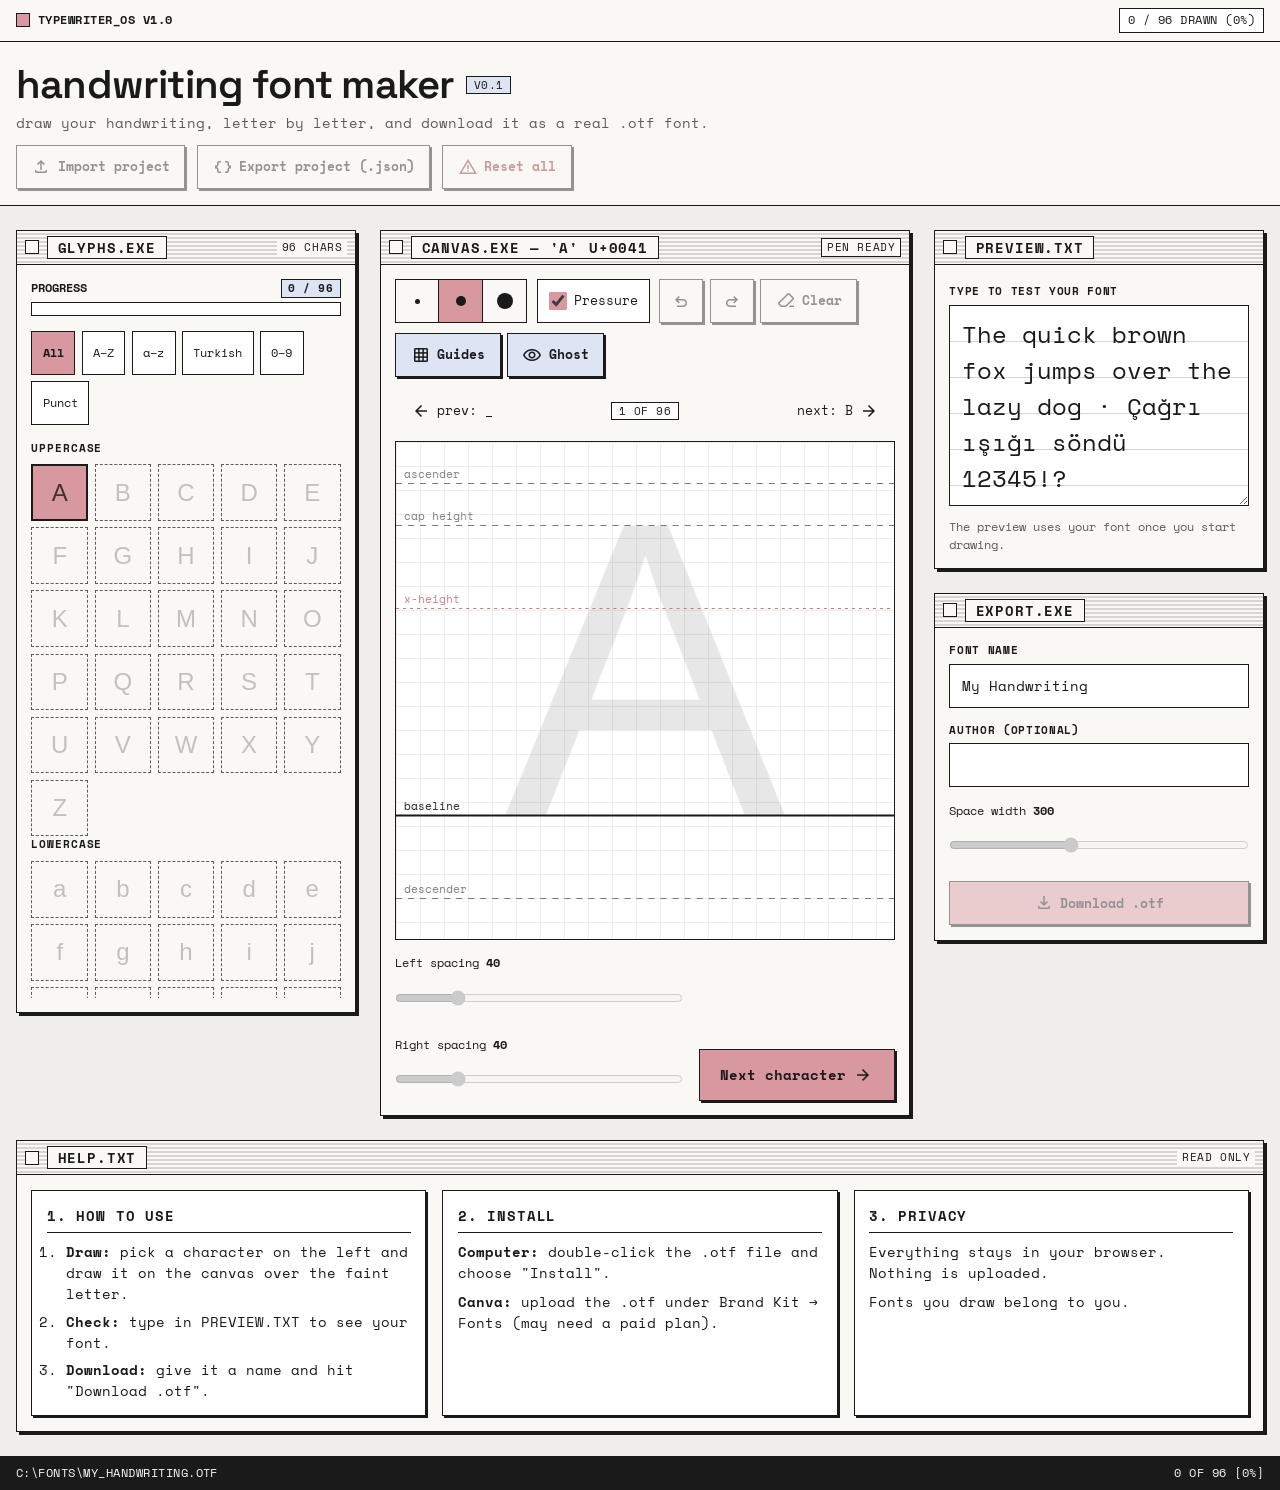
==== index.html @ cdb2201b "Page layout and glyph grid Retro OS layout based on the Stitch design, plain CSS. Glyph grid with 96" ====
<!doctype html>
<html lang="en">
<head>
  <meta charset="utf-8">
  <meta name="viewport" content="width=device-width, initial-scale=1">
  <title>Handwriting Font Maker</title>
  <meta name="description" content="Draw your handwriting letter by letter and download it as a real .otf font. Runs fully in your browser.">
  <link rel="preconnect" href="https://fonts.googleapis.com">
  <link rel="preconnect" href="https://fonts.gstatic.com" crossorigin>
  <link href="https://fonts.googleapis.com/css2?family=Space+Grotesk:wght@600&family=Space+Mono:wght@400;700&display=swap" rel="stylesheet">
  <link href="https://fonts.googleapis.com/css2?family=Material+Symbols+Outlined:opsz,wght,FILL,GRAD@20..24,400,0,0&display=swap" rel="stylesheet">
  <link rel="stylesheet" href="styles/main.css">
</head>
<body>

  <!-- ===== Top system bar ===== -->
  <header class="system-bar">
    <span class="system-logo"><span class="logo-box" aria-hidden="true"></span>TYPEWRITER_OS v1.0</span>
    <span class="system-progress" id="top-progress">0 / 0 drawn</span>
  </header>

  <!-- ===== Title + project actions ===== -->
  <div class="page-head">
    <div class="title-row">
      <h1>handwriting font maker</h1>
      <span class="badge badge-blue">v0.1</span>
    </div>
    <p class="tagline">draw your handwriting, letter by letter, and download it as a real .otf font.</p>
    <div class="button-row">
      <button type="button" class="btn" id="btn-import" disabled>
        <span class="icon" aria-hidden="true">upload</span>Import project
      </button>
      <button type="button" class="btn" id="btn-export-json" disabled>
        <span class="icon" aria-hidden="true">data_object</span>Export project (.json)
      </button>
      <button type="button" class="btn btn-danger" id="btn-reset" disabled>
        <span class="icon" aria-hidden="true">warning</span>Reset all
      </button>
    </div>
  </div>

  <main class="desk">

    <!-- ===== GLYPHS.EXE: the character grid ===== -->
    <section class="window area-glyphs" aria-labelledby="glyphs-title">
      <div class="titlebar">
        <span class="wctl" aria-hidden="true"></span>
        <h2 class="wtitle" id="glyphs-title">GLYPHS.EXE</h2>
        <span class="wmeta" id="glyph-total"></span>
      </div>
      <div class="wbody">
        <div class="progress-block">
          <div class="progress-label">
            <span>PROGRESS</span>
            <span class="badge badge-blue" id="progress-count">0 / 0</span>
          </div>
          <div class="progress-bar" role="progressbar" aria-label="Glyphs drawn" id="progress-bar" aria-valuemin="0">
            <div class="progress-fill" id="progress-fill"></div>
          </div>
        </div>

        <div class="tabs" role="group" aria-label="Show characters">
          <button type="button" class="tab" data-filter="all" aria-pressed="true">All</button>
          <button type="button" class="tab" data-filter="upper" aria-pressed="false">A–Z</button>
          <button type="button" class="tab" data-filter="lower" aria-pressed="false">a–z</button>
          <button type="button" class="tab" data-filter="turkish" aria-pressed="false">Turkish</button>
          <button type="button" class="tab" data-filter="digits" aria-pressed="false">0–9</button>
          <button type="button" class="tab" data-filter="punct" aria-pressed="false">Punct</button>
        </div>

        <!-- Filled by src/main.js -->
        <div class="glyph-grid" id="glyph-grid"></div>
      </div>
    </section>

    <!-- ===== CANVAS.EXE: drawing area ===== -->
    <section class="window area-canvas" aria-labelledby="canvas-title">
      <div class="titlebar">
        <span class="wctl" aria-hidden="true"></span>
        <h2 class="wtitle" id="canvas-title">CANVAS.EXE</h2>
        <span class="wmeta badge badge-blue">PEN READY</span>
      </div>
      <div class="wbody">
        <div class="toolbar">
          <div class="segmented" role="group" aria-label="Brush size">
            <button type="button" class="btn btn-icon" data-brush="small" aria-label="Small brush" aria-pressed="false"><span class="dot dot-s"></span></button>
            <button type="button" class="btn btn-icon" data-brush="medium" aria-label="Medium brush" aria-pressed="true"><span class="dot dot-m"></span></button>
            <button type="button" class="btn btn-icon" data-brush="large" aria-label="Large brush" aria-pressed="false"><span class="dot dot-l"></span></button>
          </div>
          <label class="check">
            <input type="checkbox" id="opt-pressure" checked>
            <span>Pressure</span>
          </label>
          <div class="toolbar-group">
            <button type="button" class="btn btn-icon" id="btn-undo" aria-label="Undo" disabled><span class="icon" aria-hidden="true">undo</span></button>
            <button type="button" class="btn btn-icon" id="btn-redo" aria-label="Redo" disabled><span class="icon" aria-hidden="true">redo</span></button>
            <button type="button" class="btn" id="btn-clear" disabled><span class="icon" aria-hidden="true">ink_eraser</span>Clear</button>
          </div>
          <div class="toolbar-group">
            <button type="button" class="btn btn-toggle" id="btn-guides" aria-pressed="true"><span class="icon" aria-hidden="true">grid_on</span>Guides</button>
            <button type="button" class="btn btn-toggle" id="btn-ghost" aria-pressed="true"><span class="icon" aria-hidden="true">visibility</span>Ghost</button>
          </div>
        </div>

        <div class="canvas-nav">
          <button type="button" class="btn btn-ghost" id="btn-prev"><span class="icon" aria-hidden="true">arrow_back</span><span id="prev-label">prev</span></button>
          <span class="badge" id="char-position"></span>
          <button type="button" class="btn btn-ghost" id="btn-next-top"><span id="next-label">next</span><span class="icon" aria-hidden="true">arrow_forward</span></button>
        </div>

        <div class="canvas-frame">
          <canvas id="draw-canvas" aria-label="Drawing canvas"></canvas>
        </div>

        <div class="canvas-footer">
          <div class="bearings">
            <label class="slider">
              <span>Left spacing <output id="lsb-value">40</output></span>
              <input type="range" id="lsb" min="0" max="200" step="5" value="40" disabled>
            </label>
            <label class="slider">
              <span>Right spacing <output id="rsb-value">40</output></span>
              <input type="range" id="rsb" min="0" max="200" step="5" value="40" disabled>
            </label>
          </div>
          <button type="button" class="btn btn-primary btn-next" id="btn-next">
            Next character<span class="icon" aria-hidden="true">arrow_forward</span>
          </button>
        </div>
      </div>
    </section>

    <!-- ===== Right column: preview + export ===== -->
    <div class="area-side">
      <section class="window" aria-labelledby="preview-title">
        <div class="titlebar">
          <span class="wctl" aria-hidden="true"></span>
          <h2 class="wtitle" id="preview-title">PREVIEW.TXT</h2>
        </div>
        <div class="wbody">
          <label class="field-label" for="preview-text">Type to test your font</label>
          <textarea id="preview-text" class="paper" rows="5">The quick brown fox jumps over the lazy dog · Çağrı ışığı söndü 12345!?</textarea>
          <p class="hint">The preview uses your font once you start drawing.</p>
        </div>
      </section>

      <section class="window" aria-labelledby="export-title">
        <div class="titlebar">
          <span class="wctl" aria-hidden="true"></span>
          <h2 class="wtitle" id="export-title">EXPORT.EXE</h2>
        </div>
        <div class="wbody stack">
          <label class="field">
            <span class="field-label">Font name</span>
            <input type="text" id="font-name" value="My Handwriting" autocomplete="off">
          </label>
          <label class="field">
            <span class="field-label">Author (optional)</span>
            <input type="text" id="font-author" autocomplete="off">
          </label>
          <label class="slider">
            <span>Space width <output id="space-value">300</output></span>
            <input type="range" id="space-width" min="100" max="600" step="10" value="300" disabled>
          </label>
          <div class="warning" id="export-warning" hidden></div>
          <button type="button" class="btn btn-primary btn-wide" id="btn-download" disabled>
            <span class="icon" aria-hidden="true">download</span>Download .otf
          </button>
        </div>
      </section>
    </div>

    <!-- ===== HELP.TXT ===== -->
    <section class="window area-help" aria-labelledby="help-title">
      <div class="titlebar">
        <span class="wctl" aria-hidden="true"></span>
        <h2 class="wtitle" id="help-title">HELP.TXT</h2>
        <span class="wmeta">READ ONLY</span>
      </div>
      <div class="wbody help-grid">
        <div class="note">
          <h3>1. how to use</h3>
          <ol>
            <li><b>Draw:</b> pick a character on the left and draw it on the canvas over the faint letter.</li>
            <li><b>Check:</b> type in PREVIEW.TXT to see your font.</li>
            <li><b>Download:</b> give it a name and hit "Download .otf".</li>
          </ol>
        </div>
        <div class="note">
          <h3>2. install</h3>
          <p><b>Computer:</b> double-click the .otf file and choose "Install".</p>
          <p><b>Canva:</b> upload the .otf under Brand Kit → Fonts (may need a paid plan).</p>
        </div>
        <div class="note">
          <h3>3. privacy</h3>
          <p>Everything stays in your browser. Nothing is uploaded.</p>
          <p>Fonts you draw belong to you.</p>
        </div>
      </div>
    </section>
  </main>

  <!-- ===== Bottom status bar ===== -->
  <footer class="status-bar">
    <span id="status-path">C:\FONTS\MY_HANDWRITING.OTF</span>
    <span id="status-count">0 of 0</span>
  </footer>

  <script type="module" src="src/main.js"></script>
</body>
</html>
---- styles/main.css ----
/* Handwriting Font Maker — "retro OS + stationery" look.
   Colors and sizes follow docs/design/DESIGN.md. */

:root {
  --paper: #faf8f5;        /* window backgrounds */
  --paper-white: #ffffff;  /* inputs, canvas */
  --paper-dim: #f2eee9;    /* recessed areas, hover */
  --desk: #efeeeb;         /* page background behind windows */
  --ink: #1a1a1a;          /* borders, text */
  --ink-muted: #5f5a58;    /* secondary text (darker than DESIGN.md for contrast) */
  --rule: #d8d4cf;         /* faint lines */
  --rose: #d8989f;         /* primary accent */
  --rose-soft: #e8b4b8;    /* hover / tints */
  --rose-wash: #fbe9ea;    /* warning background */
  --periwinkle: #9caecf;
  --periwinkle-soft: #dde5f4;

  --font-mono: "Space Mono", ui-monospace, monospace;
  --font-display: "Space Grotesk", system-ui, sans-serif;

  --shadow-1: 2px 2px 0 var(--ink);
  --shadow-2: 3px 3px 0 var(--ink);
  --touch: 44px;           /* minimum touch target */
}

* { box-sizing: border-box; }

html { -webkit-text-size-adjust: 100%; }

body {
  margin: 0;
  background: var(--desk);
  color: var(--ink);
  font-family: var(--font-mono);
  font-size: 14px;
  line-height: 1.5;
}

h1, h2, h3, p, ol { margin: 0; }

button, input, textarea { font: inherit; color: inherit; }

/* Material Symbols icon font: write the icon name as the element's text. */
.icon {
  font-family: "Material Symbols Outlined";
  font-size: 20px;
  line-height: 1;
  font-weight: normal;
  font-style: normal;
  letter-spacing: normal;
  text-transform: none;
  white-space: nowrap;
  -webkit-font-smoothing: antialiased;
}

/* ---------- Top bar, title, status bar ---------- */

.system-bar,
.status-bar {
  display: flex;
  align-items: center;
  justify-content: space-between;
  gap: 1rem;
  padding: 0.5rem 1rem;
  font-size: 12px;
  letter-spacing: 0.04em;
  text-transform: uppercase;
}

.system-bar {
  background: var(--paper);
  border-bottom: 1px solid var(--ink);
  font-weight: 700;
}

.system-logo { display: flex; align-items: center; gap: 0.5rem; }
.logo-box { width: 14px; height: 14px; background: var(--rose); border: 1px solid var(--ink); }

.system-progress {
  border: 1px solid var(--ink);
  padding: 0.15rem 0.5rem;
  font-weight: 400;
  background: var(--paper-white);
}

.status-bar {
  background: var(--ink);
  color: var(--paper);
  margin-top: 1.5rem;
}

.page-head {
  padding: 1.25rem 1rem 1rem;
  border-bottom: 1px solid var(--ink);
  background: var(--paper);
}

.title-row { display: flex; align-items: center; gap: 0.75rem; flex-wrap: wrap; }

h1 {
  font-family: var(--font-display);
  font-weight: 600;
  font-size: clamp(28px, 4vw, 40px);
  line-height: 1.15;
  letter-spacing: -0.02em;
}

.tagline { color: var(--ink-muted); margin: 0.25rem 0 0.75rem; }

.button-row { display: flex; flex-wrap: wrap; gap: 0.75rem; }

/* ---------- Badges ---------- */

.badge {
  display: inline-block;
  border: 1px solid var(--ink);
  padding: 0 0.4rem;
  font-size: 11px;
  letter-spacing: 0.05em;
  text-transform: uppercase;
  background: var(--paper-white);
  white-space: nowrap;
}
.badge-blue { background: var(--periwinkle-soft); }

/* ---------- Buttons ---------- */

.btn {
  display: inline-flex;
  align-items: center;
  justify-content: center;
  gap: 0.4rem;
  min-height: var(--touch);
  padding: 0 0.9rem;
  border: 1px solid var(--ink);
  border-radius: 0;
  background: var(--paper);
  box-shadow: var(--shadow-1);
  font-size: 13px;
  font-weight: 700;
  cursor: pointer;
  user-select: none;
  -webkit-user-select: none;
}
.btn:hover:not(:disabled) { background: var(--paper-dim); }
/* "Mechanical" press: the button moves into its own shadow. */
.btn:active:not(:disabled) { transform: translate(2px, 2px); box-shadow: none; }
.btn:disabled { opacity: 0.45; cursor: not-allowed; }
.btn:focus-visible,
.tab:focus-visible,
.glyph-cell:focus-visible,
input:focus-visible,
textarea:focus-visible {
  outline: 3px solid var(--periwinkle);
  outline-offset: 2px;
}

.btn-primary { background: var(--rose); }
.btn-primary:hover:not(:disabled) { background: var(--rose-soft); }

.btn-danger { color: #8f2f2f; }

.btn-icon { width: var(--touch); padding: 0; }

.btn[aria-pressed="true"] { background: var(--rose); }
.btn-toggle[aria-pressed="true"] { background: var(--periwinkle-soft); }

/* Flat text-only button (prev / next above the canvas). */
.btn-ghost { box-shadow: none; border-color: transparent; background: transparent; font-weight: 400; }
.btn-ghost:hover:not(:disabled) { border-color: var(--ink); }

.btn-wide { width: 100%; }

/* ---------- Desk layout ---------- */

.desk {
  display: grid;
  gap: 1.5rem;
  padding: 1.5rem 1rem 0;
  max-width: 1600px;
  margin: 0 auto;
  /* Phone / iPad portrait: one column, canvas first. */
  grid-template-columns: 1fr;
  grid-template-areas:
    "canvas"
    "glyphs"
    "side"
    "help";
}

.area-glyphs { grid-area: glyphs; }
.area-canvas { grid-area: canvas; }
.area-side   { grid-area: side; display: grid; gap: 1.5rem; align-content: start; }
.area-help   { grid-area: help; }

/* iPad portrait and up: glyphs next to preview/export under the canvas. */
@media (min-width: 760px) {
  .desk {
    grid-template-columns: 1fr 1fr;
    grid-template-areas:
      "canvas canvas"
      "glyphs side"
      "help   help";
  }
}

/* iPad landscape / desktop: three columns. */
@media (min-width: 1100px) {
  .desk {
    grid-template-columns: minmax(280px, 340px) minmax(0, 1fr) minmax(260px, 330px);
    grid-template-areas:
      "glyphs canvas side"
      "help   help   help";
    align-items: start;
  }
  /* Grid scrolls on its own so the page stays short. */
  .area-glyphs .glyph-grid { max-height: 62vh; overflow-y: auto; }
}

/* ---------- Window component ---------- */

.window {
  background: var(--paper);
  border: 1px solid var(--ink);
  box-shadow: var(--shadow-2);
  min-width: 0;
}

.titlebar {
  display: flex;
  align-items: center;
  gap: 0.5rem;
  height: 34px;
  padding: 0 0.5rem;
  border-bottom: 1px solid var(--ink);
  /* Pinstripes like old Mac title bars. */
  background: repeating-linear-gradient(to bottom, var(--paper) 0 2px, var(--rule) 2px 4px);
}

/* Little close box drawn with CSS. */
.wctl {
  width: 14px;
  height: 14px;
  border: 1px solid var(--ink);
  background: var(--paper);
  flex: none;
}

.wtitle {
  background: var(--paper);
  border: 1px solid var(--ink);
  padding: 0 0.6rem;
  font-size: 14px;
  font-weight: 700;
  letter-spacing: 0.06em;
  white-space: nowrap;
  overflow: hidden;
  text-overflow: ellipsis;
  min-width: 0;
}

.wmeta { margin-left: auto; font-size: 11px; letter-spacing: 0.05em; background: var(--paper); padding: 0 0.3rem; white-space: nowrap; }

.wbody { padding: 0.9rem; }
.stack { display: grid; gap: 0.9rem; }

/* ---------- Glyph grid ---------- */

.progress-block { margin-bottom: 0.9rem; }
.progress-label { display: flex; justify-content: space-between; align-items: center; font-weight: 700; font-size: 12px; margin-bottom: 0.3rem; }
.progress-bar { height: 14px; border: 1px solid var(--ink); background: var(--paper-white); }
.progress-fill { height: 100%; width: 0; background: var(--rose); border-right: 1px solid var(--ink); transition: width 0.2s; }
.progress-fill[style*="width: 0"] { border-right: 0; }

.tabs { display: flex; flex-wrap: wrap; gap: 0.4rem; margin-bottom: 0.9rem; }
.tab {
  min-height: var(--touch);
  padding: 0 0.65rem;
  border: 1px solid var(--ink);
  border-radius: 0;
  background: var(--paper-white);
  font-size: 12px;
  cursor: pointer;
}
.tab[aria-pressed="true"] { background: var(--rose); font-weight: 700; }

.grid-section-title {
  display: flex;
  align-items: center;
  gap: 0.5rem;
  margin: 0.9rem 0 0.5rem;
  font-size: 11px;
  font-weight: 700;
  letter-spacing: 0.08em;
  text-transform: uppercase;
}
.grid-section-title:first-child { margin-top: 0; }
/* Dotted "stitch" line after the section title. */
.grid-section-title::after {
  content: "";
  flex: 1;
  height: 2px;
  background-image: radial-gradient(var(--ink-muted) 1px, transparent 1px);
  background-size: 6px 2px;
}

.grid-cells {
  display: grid;
  grid-template-columns: repeat(auto-fill, minmax(52px, 1fr));
  gap: 0.4rem;
}

.glyph-cell {
  position: relative;
  aspect-ratio: 1;
  min-height: var(--touch);
  border: 1px dashed var(--ink-muted);
  border-radius: 0;
  background: var(--paper);
  color: var(--ink-muted);
  cursor: pointer;
  padding: 0;
}
.glyph-cell .cell-char {
  font-family: sans-serif;  /* same default font as the canvas ghost */
  font-size: 24px;
  opacity: 0.35;
}
.glyph-cell .cell-mark {
  position: absolute;
  top: 2px;
  right: 4px;
  font-size: 11px;
  font-weight: 700;
}

.glyph-cell.is-done {
  border-style: solid;
  border-color: var(--ink);
  background: var(--paper-white);
  box-shadow: var(--shadow-1);
  color: var(--ink);
}
.glyph-cell.is-done .cell-char { opacity: 1; }

.glyph-cell.is-selected {
  border: 2px solid var(--ink);
  background: var(--rose);
  color: var(--ink);
}
.glyph-cell.is-selected .cell-char { opacity: 0.8; }

/* ---------- Canvas window ---------- */

.toolbar { display: flex; flex-wrap: wrap; gap: 0.6rem; align-items: center; }
.toolbar-group { display: flex; gap: 0.4rem; }
.segmented { display: flex; }
.segmented .btn { box-shadow: none; }
.segmented .btn + .btn { border-left: 0; }

.dot { display: block; border-radius: 50%; background: var(--ink); }
.dot-s { width: 5px; height: 5px; }
.dot-m { width: 10px; height: 10px; }
.dot-l { width: 16px; height: 16px; }

.check {
  display: inline-flex;
  align-items: center;
  gap: 0.4rem;
  min-height: var(--touch);
  padding: 0 0.7rem;
  border: 1px solid var(--ink);
  background: var(--paper-white);
  font-size: 13px;
  cursor: pointer;
}
.check input { width: 18px; height: 18px; margin: 0; accent-color: var(--rose); }

.canvas-nav {
  display: flex;
  align-items: center;
  justify-content: space-between;
  gap: 0.5rem;
  margin: 0.75rem 0 0.5rem;
  font-size: 13px;
}

.canvas-frame {
  border: 1px solid var(--ink);
  background: var(--paper-white);
  /* Faint paper grid behind the canvas. */
  background-image:
    linear-gradient(var(--paper-dim) 1px, transparent 1px),
    linear-gradient(90deg, var(--paper-dim) 1px, transparent 1px);
  background-size: 24px 24px;
  max-width: 640px;
  margin: 0 auto;
}

#draw-canvas {
  display: block;
  width: 100%;
  aspect-ratio: 1;
  /* iPad: never scroll or zoom the page while drawing. */
  touch-action: none;
  cursor: crosshair;
}

.canvas-footer {
  display: flex;
  flex-wrap: wrap;
  align-items: flex-end;
  gap: 1rem;
  margin-top: 0.9rem;
}
.bearings { display: flex; flex-wrap: wrap; gap: 1rem; flex: 1; }
.btn-next { margin-left: auto; min-height: 52px; padding: 0 1.3rem; font-size: 14px; }

.slider { display: grid; gap: 0.2rem; font-size: 12px; min-width: 150px; flex: 1; }
.slider output { font-weight: 700; }
.slider input { width: 100%; min-height: var(--touch); accent-color: var(--rose); margin: 0; }

/* ---------- Preview + export ---------- */

.field { display: grid; gap: 0.3rem; }
.field-label { font-size: 11px; font-weight: 700; letter-spacing: 0.06em; text-transform: uppercase; }

input[type="text"],
textarea {
  width: 100%;
  min-height: var(--touch);
  padding: 0.6rem 0.75rem;
  border: 1px solid var(--ink);
  border-radius: 0;
  background: var(--paper-white);
}

/* Ruled notebook paper for the preview text. */
textarea.paper {
  margin-top: 0.3rem;
  font-size: 24px;
  line-height: 36px;
  resize: vertical;
  background-image: linear-gradient(transparent 35px, var(--rule) 35px);
  background-size: 100% 36px;
  background-attachment: local;
}

.hint { font-size: 12px; color: var(--ink-muted); margin-top: 0.4rem; }

.warning {
  border: 1px solid var(--ink);
  background: var(--rose-wash);
  padding: 0.6rem 0.75rem;
  font-size: 12px;
}

/* ---------- Help ---------- */

.help-grid { display: grid; gap: 1rem; grid-template-columns: repeat(auto-fit, minmax(240px, 1fr)); }
.note {
  border: 1px solid var(--ink);
  box-shadow: var(--shadow-1);
  background: var(--paper-white);
  padding: 0.9rem;
  display: grid;
  gap: 0.5rem;
  align-content: start;
}
.note h3 {
  font-size: 14px;
  letter-spacing: 0.06em;
  text-transform: uppercase;
  border-bottom: 1px solid var(--ink);
  padding-bottom: 0.4rem;
}
.note ol { padding-left: 1.2rem; display: grid; gap: 0.4rem; }
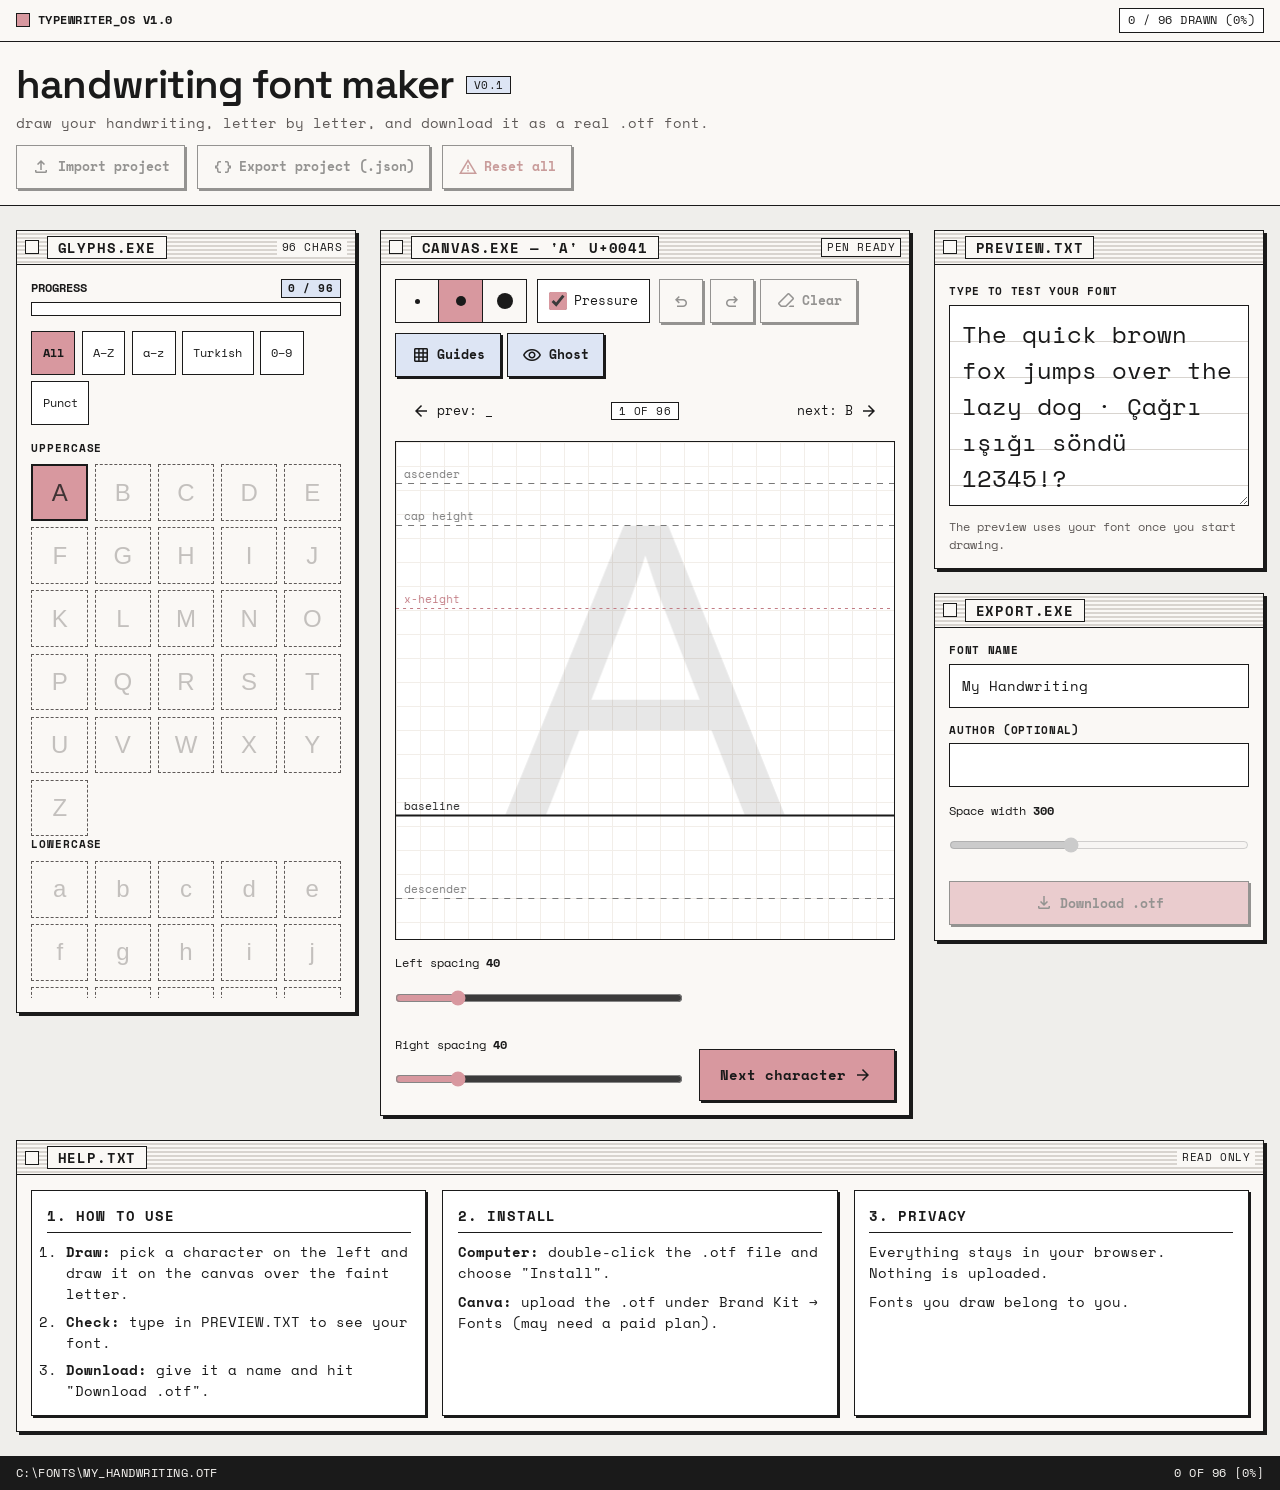
==== commit 09490c1c: "Drawing canvas with pen, mouse and touch input Pointer Events for all input types, pen pressure via " ====
--- a/index.html
+++ b/index.html
@@ -78,7 +78,7 @@
       <div class="titlebar">
         <span class="wctl" aria-hidden="true"></span>
         <h2 class="wtitle" id="canvas-title">CANVAS.EXE</h2>
-        <span class="wmeta badge badge-blue">PEN READY</span>
+        <span class="wmeta badge badge-blue" id="input-badge">pen ready</span>
       </div>
       <div class="wbody">
         <div class="toolbar">
@@ -92,9 +92,9 @@
             <span>Pressure</span>
           </label>
           <div class="toolbar-group">
-            <button type="button" class="btn btn-icon" id="btn-undo" aria-label="Undo" disabled><span class="icon" aria-hidden="true">undo</span></button>
-            <button type="button" class="btn btn-icon" id="btn-redo" aria-label="Redo" disabled><span class="icon" aria-hidden="true">redo</span></button>
-            <button type="button" class="btn" id="btn-clear" disabled><span class="icon" aria-hidden="true">ink_eraser</span>Clear</button>
+            <button type="button" class="btn btn-icon" id="btn-undo" aria-label="Undo"><span class="icon" aria-hidden="true">undo</span></button>
+            <button type="button" class="btn btn-icon" id="btn-redo" aria-label="Redo"><span class="icon" aria-hidden="true">redo</span></button>
+            <button type="button" class="btn" id="btn-clear"><span class="icon" aria-hidden="true">ink_eraser</span>Clear</button>
           </div>
           <div class="toolbar-group">
             <button type="button" class="btn btn-toggle" id="btn-guides" aria-pressed="true"><span class="icon" aria-hidden="true">grid_on</span>Guides</button>
@@ -116,11 +116,11 @@
           <div class="bearings">
             <label class="slider">
               <span>Left spacing <output id="lsb-value">40</output></span>
-              <input type="range" id="lsb" min="0" max="200" step="5" value="40" disabled>
+              <input type="range" id="lsb" min="0" max="200" step="5" value="40">
             </label>
             <label class="slider">
               <span>Right spacing <output id="rsb-value">40</output></span>
-              <input type="range" id="rsb" min="0" max="200" step="5" value="40" disabled>
+              <input type="range" id="rsb" min="0" max="200" step="5" value="40">
             </label>
           </div>
           <button type="button" class="btn btn-primary btn-next" id="btn-next">
--- a/styles/main.css
+++ b/styles/main.css
@@ -334,6 +334,26 @@
   font-weight: 700;
 }
 
+/* Thumbnail of the drawing; covers the whole cell, hidden until drawn. */
+.glyph-cell .cell-thumb {
+  position: absolute;
+  inset: 0;
+  width: 100%;
+  height: 100%;
+  display: none;
+}
+/* Small character name in the top-left corner, shown on drawn cells. */
+.glyph-cell .cell-label {
+  position: absolute;
+  top: 1px;
+  left: 4px;
+  font-size: 10px;
+  display: none;
+}
+.glyph-cell.is-done .cell-char { display: none; }
+.glyph-cell.is-done .cell-thumb,
+.glyph-cell.is-done .cell-label { display: block; }
+
 .glyph-cell.is-done {
   border-style: solid;
   border-color: var(--ink);
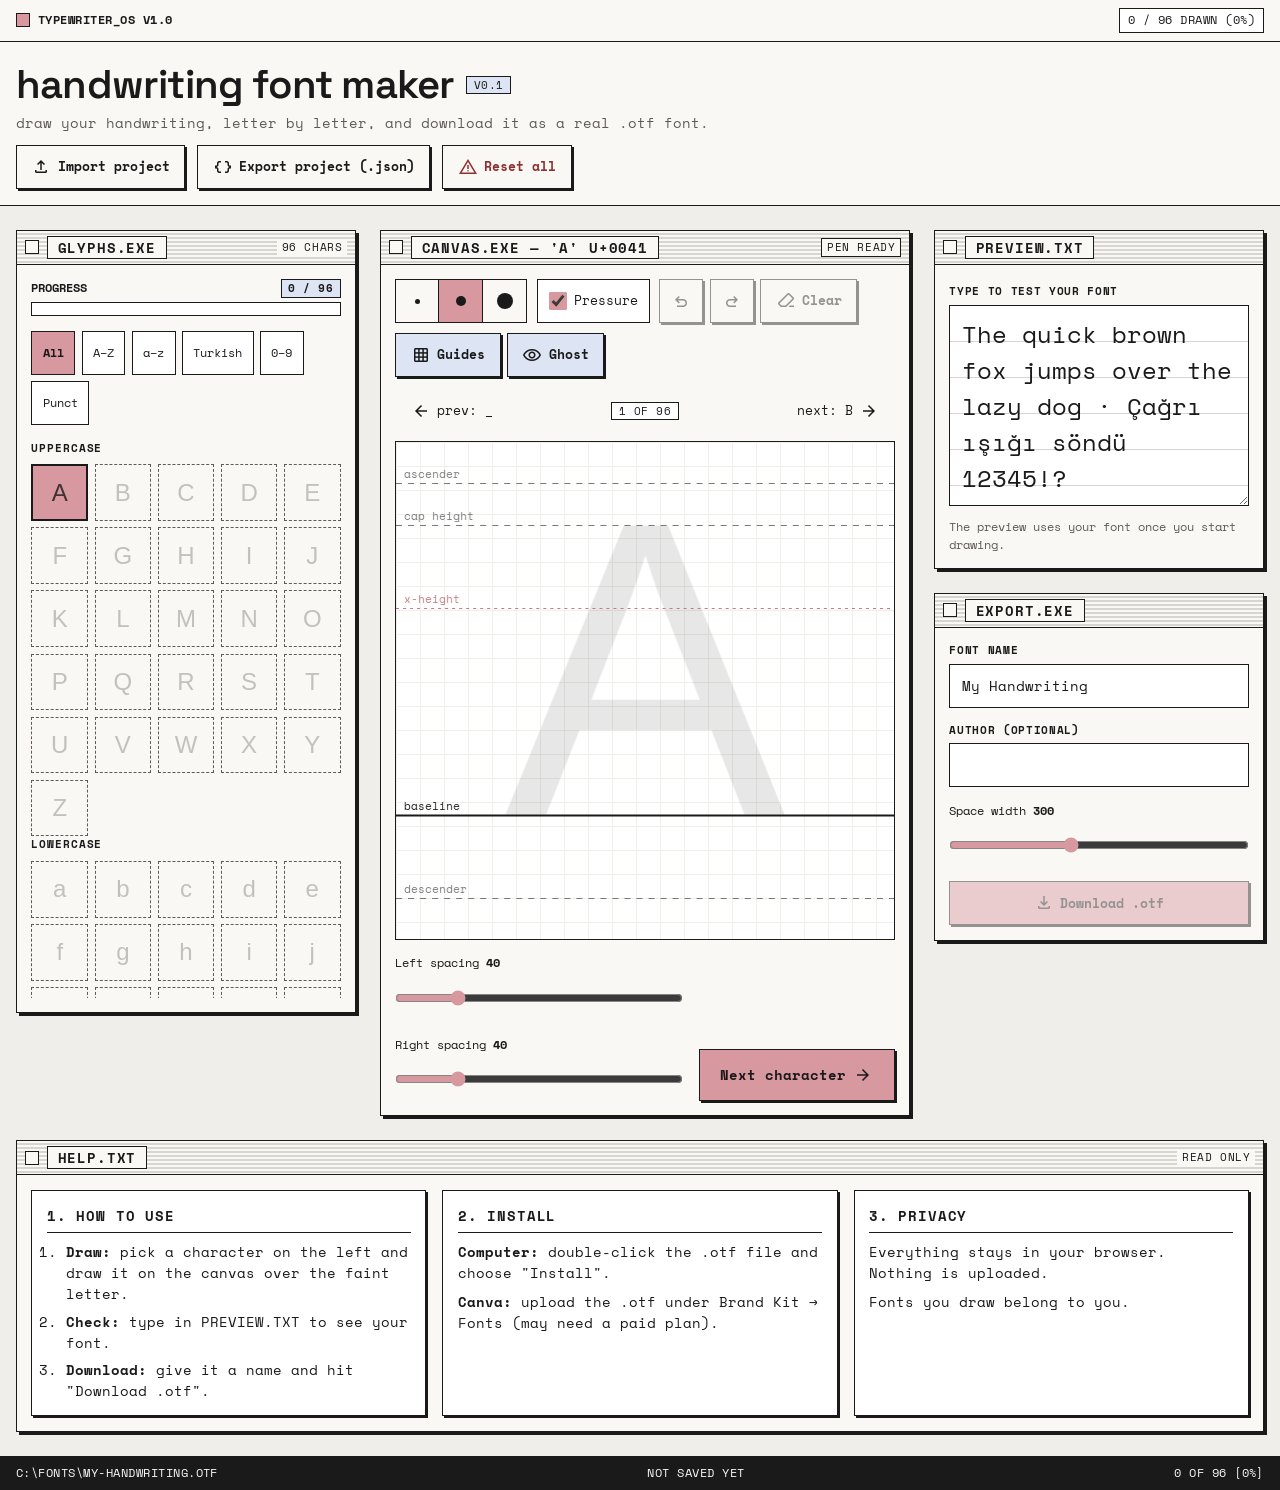
==== commit 1482bb04: "Auto-save, project JSON export/import, reset all IndexedDB auto-save with localStorage fallback, eve" ====
--- a/index.html
+++ b/index.html
@@ -27,15 +27,17 @@
     </div>
     <p class="tagline">draw your handwriting, letter by letter, and download it as a real .otf font.</p>
     <div class="button-row">
-      <button type="button" class="btn" id="btn-import" disabled>
+      <button type="button" class="btn" id="btn-import">
         <span class="icon" aria-hidden="true">upload</span>Import project
       </button>
-      <button type="button" class="btn" id="btn-export-json" disabled>
+      <button type="button" class="btn" id="btn-export-json">
         <span class="icon" aria-hidden="true">data_object</span>Export project (.json)
       </button>
-      <button type="button" class="btn btn-danger" id="btn-reset" disabled>
+      <button type="button" class="btn btn-danger" id="btn-reset">
         <span class="icon" aria-hidden="true">warning</span>Reset all
       </button>
+      <!-- Hidden file picker, opened by the "Import project" button. -->
+      <input type="file" id="import-file" accept=".json,application/json" hidden>
     </div>
   </div>
 
@@ -160,7 +162,7 @@
           </label>
           <label class="slider">
             <span>Space width <output id="space-value">300</output></span>
-            <input type="range" id="space-width" min="100" max="600" step="10" value="300" disabled>
+            <input type="range" id="space-width" min="100" max="600" step="10" value="300">
           </label>
           <div class="warning" id="export-warning" hidden></div>
           <button type="button" class="btn btn-primary btn-wide" id="btn-download" disabled>
@@ -203,8 +205,24 @@
   <!-- ===== Bottom status bar ===== -->
   <footer class="status-bar">
     <span id="status-path">C:\FONTS\MY_HANDWRITING.OTF</span>
+    <span id="status-save">not saved yet</span>
     <span id="status-count">0 of 0</span>
   </footer>
+
+  <!-- Pop-up for confirmations and messages (see src/dialog.js). -->
+  <dialog id="dialog" class="window dialog" aria-labelledby="dialog-title">
+    <div class="titlebar">
+      <span class="wctl" aria-hidden="true"></span>
+      <h2 class="wtitle" id="dialog-title">MESSAGE</h2>
+    </div>
+    <div class="wbody">
+      <p id="dialog-message"></p>
+      <div class="dialog-buttons">
+        <button type="button" class="btn" id="dialog-cancel">Cancel</button>
+        <button type="button" class="btn btn-primary" id="dialog-ok">OK</button>
+      </div>
+    </div>
+  </dialog>
 
   <script type="module" src="src/main.js"></script>
 </body>
--- a/styles/main.css
+++ b/styles/main.css
@@ -495,3 +495,18 @@
   padding-bottom: 0.4rem;
 }
 .note ol { padding-left: 1.2rem; display: grid; gap: 0.4rem; }
+
+/* ---------- Dialog ---------- */
+
+.dialog {
+  padding: 0;
+  width: min(440px, calc(100vw - 32px));
+  box-shadow: 4px 4px 0 var(--ink);
+  color: var(--ink);
+}
+.dialog::backdrop { background: rgba(26, 26, 26, 0.35); }
+.dialog .wbody { display: grid; gap: 1rem; }
+#dialog-message { white-space: pre-line; }
+.dialog-buttons { display: flex; justify-content: flex-end; gap: 0.75rem; flex-wrap: wrap; }
+.btn-danger-fill { background: #e9a3a3; }
+.btn-danger-fill:hover:not(:disabled) { background: #f0bdbd; }
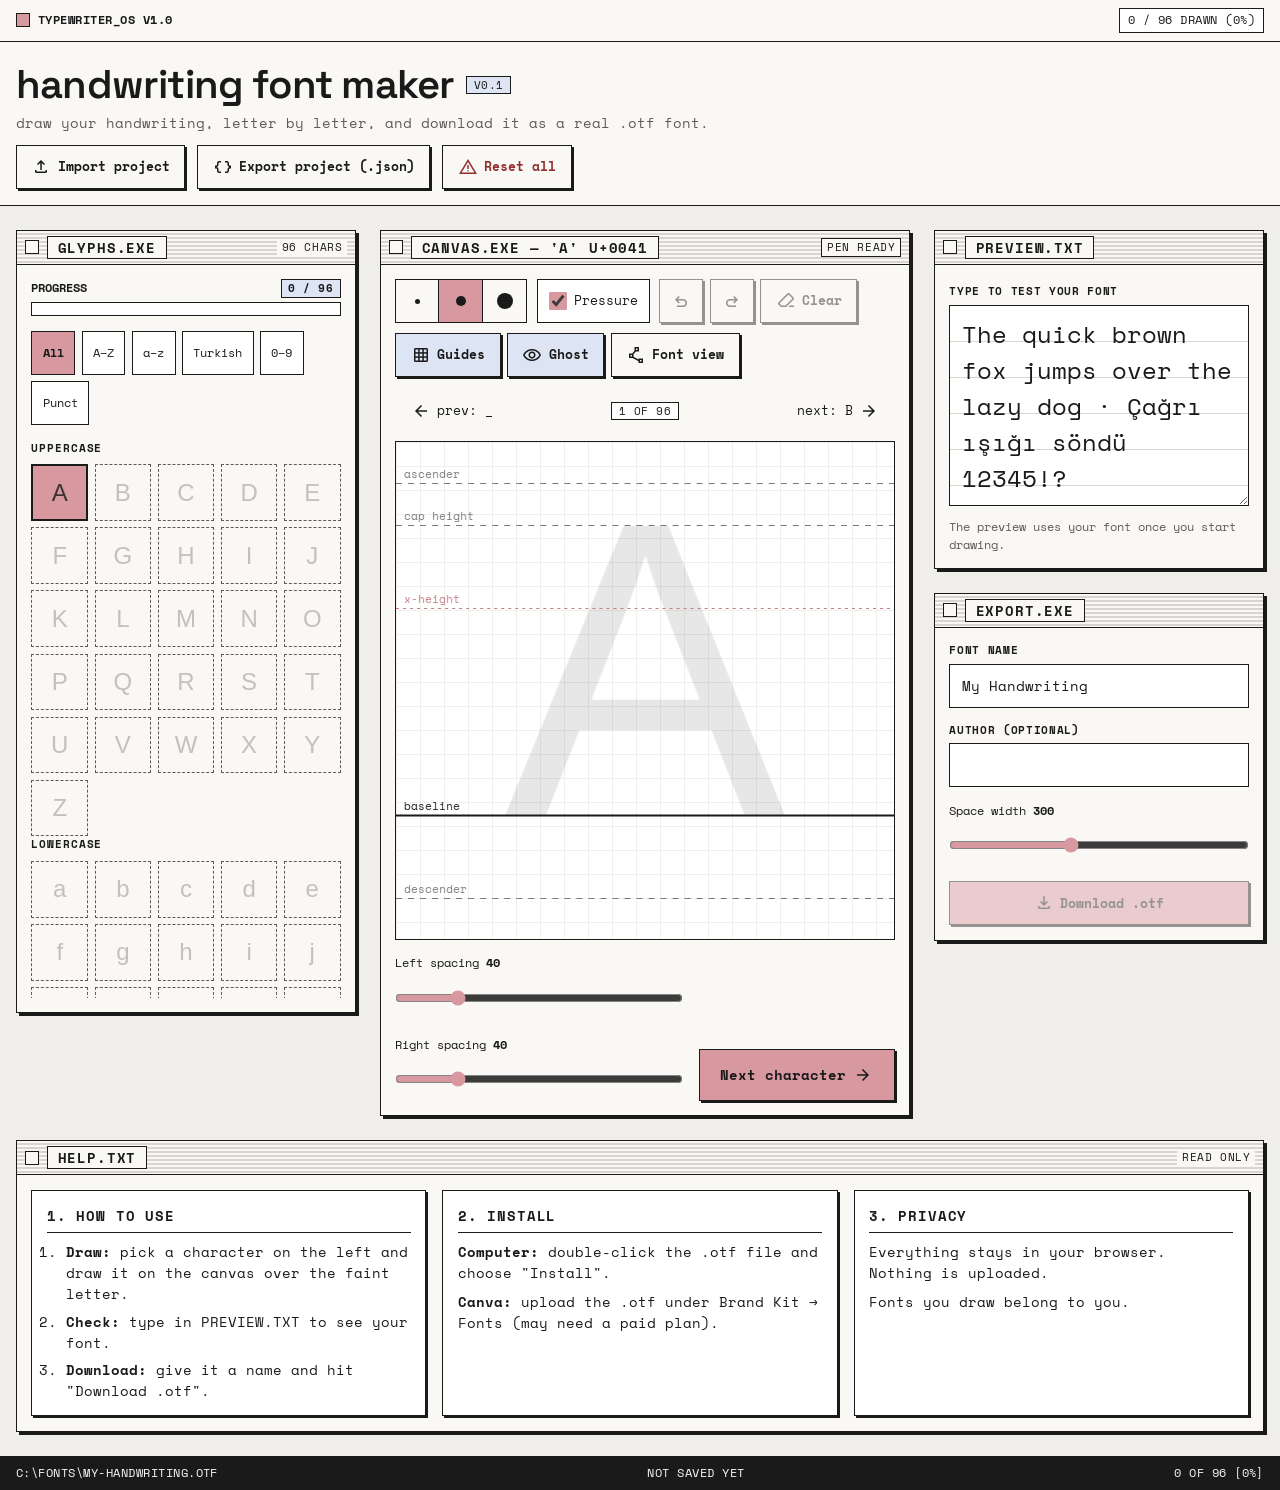
==== commit 13e10724: "Turn strokes into clean font outlines Merge stroke outlines per glyph with polygon-clipping (vendore" ====
--- a/index.html
+++ b/index.html
@@ -101,6 +101,7 @@
           <div class="toolbar-group">
             <button type="button" class="btn btn-toggle" id="btn-guides" aria-pressed="true"><span class="icon" aria-hidden="true">grid_on</span>Guides</button>
             <button type="button" class="btn btn-toggle" id="btn-ghost" aria-pressed="true"><span class="icon" aria-hidden="true">visibility</span>Ghost</button>
+            <button type="button" class="btn btn-toggle" id="btn-fontview" aria-pressed="false" title="Show the cleaned outline that goes into the font"><span class="icon" aria-hidden="true">polyline</span>Font view</button>
           </div>
         </div>
 
@@ -224,6 +225,8 @@
     </div>
   </dialog>
 
+  <!-- polygon-clipping is a classic (non-module) script; it defines window.polygonClipping. -->
+  <script src="vendor/polygon-clipping-0.15.7.umd.min.js"></script>
   <script type="module" src="src/main.js"></script>
 </body>
 </html>
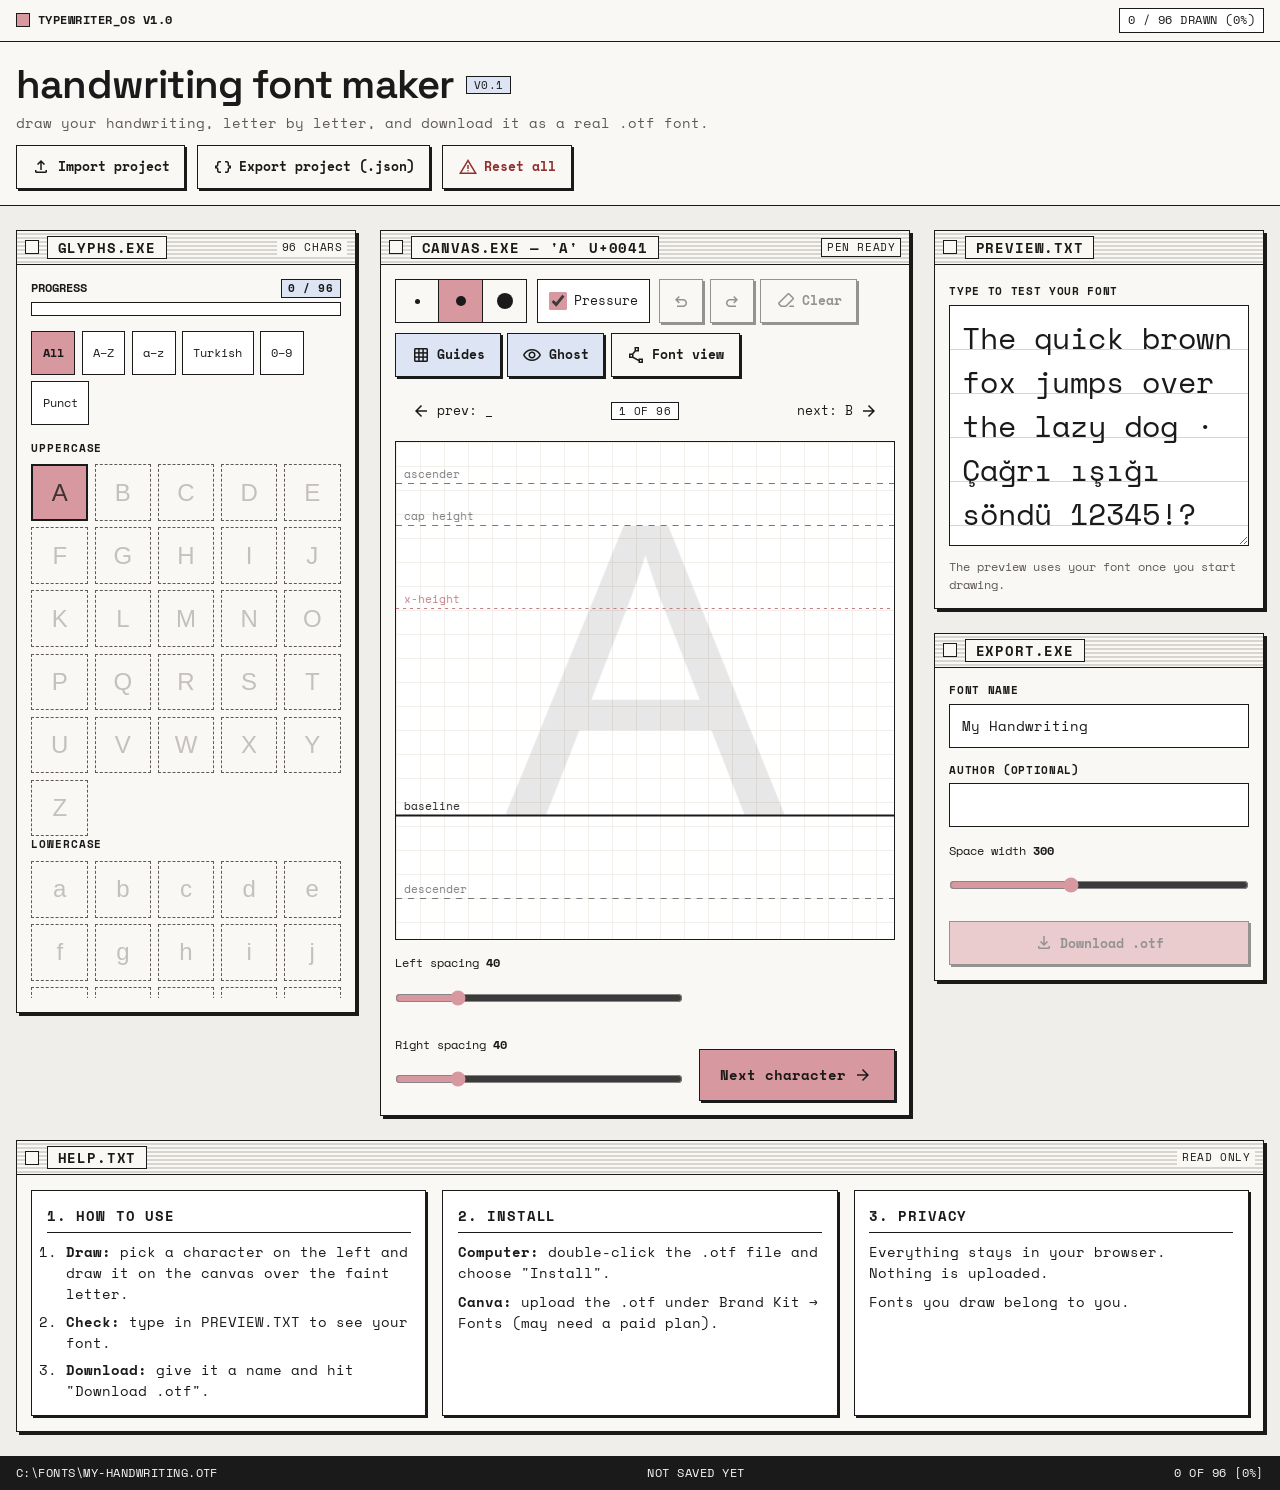
==== commit 652ed465: "Build the font in memory and show a live preview opentype.js 1.3.4 (vendored) builds a CFF .otf with" ====
--- a/index.html
+++ b/index.html
@@ -143,7 +143,7 @@
         <div class="wbody">
           <label class="field-label" for="preview-text">Type to test your font</label>
           <textarea id="preview-text" class="paper" rows="5">The quick brown fox jumps over the lazy dog · Çağrı ışığı söndü 12345!?</textarea>
-          <p class="hint">The preview uses your font once you start drawing.</p>
+          <p class="hint" id="preview-hint" aria-live="polite">The preview uses your font once you start drawing.</p>
         </div>
       </section>
 
--- a/styles/main.css
+++ b/styles/main.css
@@ -458,11 +458,11 @@
 /* Ruled notebook paper for the preview text. */
 textarea.paper {
   margin-top: 0.3rem;
-  font-size: 24px;
-  line-height: 36px;
+  font-size: 30px;
+  line-height: 44px;
   resize: vertical;
-  background-image: linear-gradient(transparent 35px, var(--rule) 35px);
-  background-size: 100% 36px;
+  background-image: linear-gradient(transparent 43px, var(--rule) 43px);
+  background-size: 100% 44px;
   background-attachment: local;
 }
 
